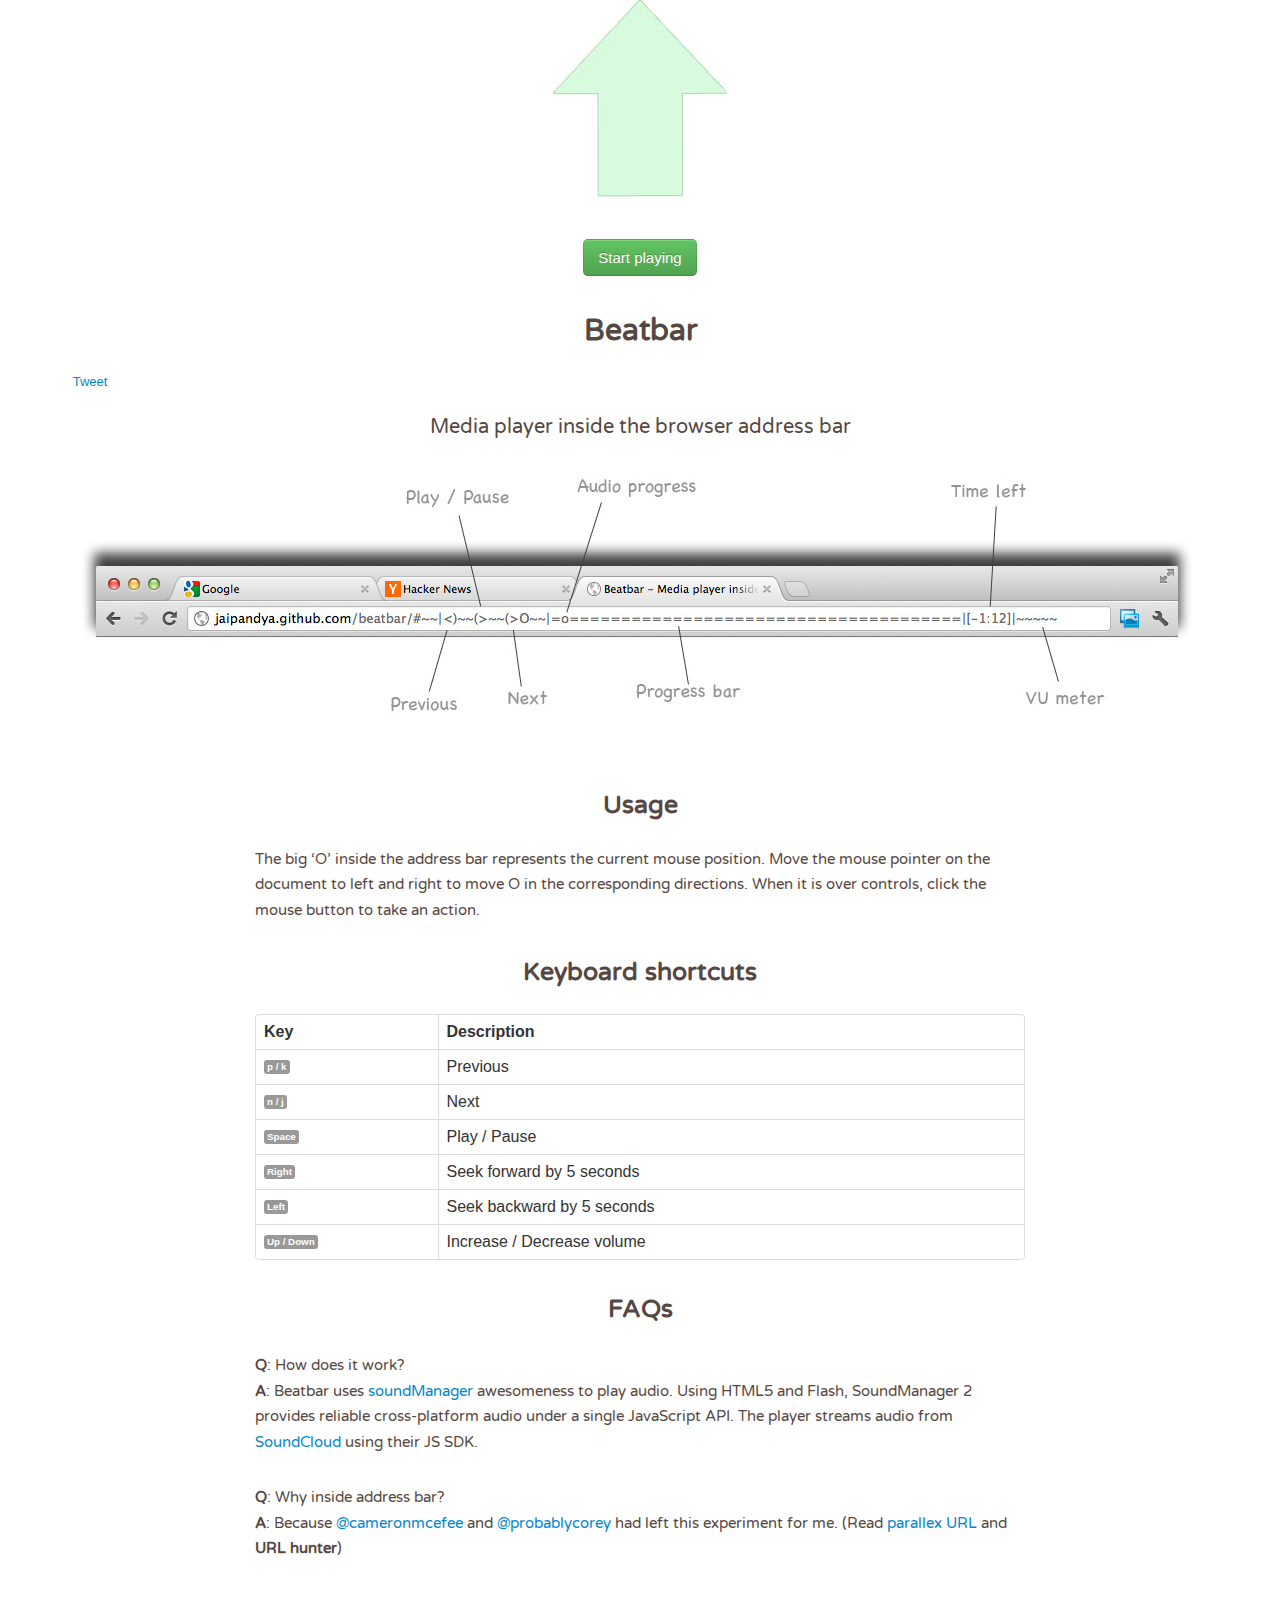
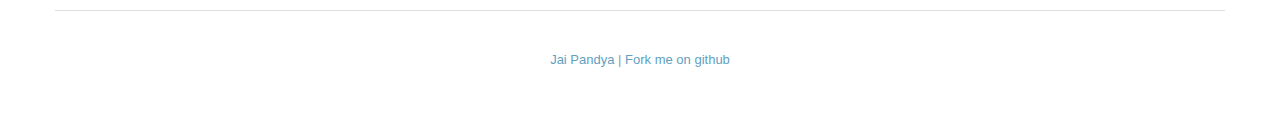
==== index.html @ b824b261 "Merge branch 'gh-pages'" ====
<!doctype html xmlns:fb="http://ogp.me/ns/fb#">
<!--[if lt IE 7]> <html class="no-js lt-ie9 lt-ie8 lt-ie7" lang="en"> <![endif]-->
<!--[if IE 7]>    <html class="no-js lt-ie9 lt-ie8" lang="en"> <![endif]-->
<!--[if IE 8]>    <html class="no-js lt-ie9" lang="en"> <![endif]-->
<!--[if gt IE 8]><!--> <html class="no-js" lang="en"> <!--<![endif]-->
<head>
  <meta charset="utf-8">
  <meta http-equiv="X-UA-Compatible" content="IE=edge,chrome=1">
  <link rel="shortcut icon" href="favicon.ico" type="image/x-icon" />
  <title>Beatbar - Media player inside the browser address bar</title>
  <meta name="description" content="">
  <meta name="author" content="Jai Pandya">

  <meta name="viewport" content="width=device-width">

  <link href='http://fonts.googleapis.com/css?family=Varela+Round' rel='stylesheet' type='text/css'>
  <link rel="stylesheet" href="css/bootstrap.css">
  <link rel="stylesheet" href="css/bootstrap-responsive.css">
  <link rel="stylesheet" href="css/style.css">
  
  <!-- open graph meta tags -->
  <meta property="og:title" content="Beatbar - media player inside the browser address bar" />
  <meta property="og:type" content="website" />
  <meta property="og:url" content="http://jaipandya.github.com/beatbar" />
  <meta property="og:image" content="http://jaipandya.github.com/beatbar/img/facebook.jpg" />
  
  <script src="js/libs/modernizr-2.5.3-respond-1.1.0.min.js"></script>
  <script src="//ajax.googleapis.com/ajax/libs/jquery/1.7.1/jquery.min.js"></script>
  <script>window.jQuery || document.write('<script src="js/libs/jquery-1.7.1.min.js"><\/script>')</script>
  <!-- include SM2 library -->
  <script type="text/javascript" src="js/libs/soundmanager/soundmanager2.js"></script>
  <script src="js/libs/keymaster.js"></script>

  <!-- Initialize soundManager -->
  <script type="text/javascript">
    soundManager.url = 'swf/';
    soundManager.flashVersion = 9; // optional: shiny features (default = 8)
    soundManager.useFlashBlock = false; // optionally, enable when you're ready to dive in
    soundManager.debugFlash = false;
    soundManager.debugMode = false;
    soundManager.useConsole = true;
  </script>
  <script src="js/beatbar.js"></script>
  <script src="http://connect.soundcloud.com/sdk.js" type="text/JavaScript"></script>
  <script type="text/JavaScript">
    // Initialize SoundCloud API
    // Get some tracks
    // Initialize Beatbar with the returned array of track URLs
    var tracks, beatbar;
    SC.initialize({
      client_id: "04dd99b58b8be275394ad3ca3dd660e4"
    });
    SC.get('/tracks', {
        'tags':'country',
        'filter':'public,streamable',
        'order':'hotness',
        'bpm[to]':120,
        'duration[to]':80000
      }, function(data){
        tracks = $.map(data, function(track, i){
          return track.stream_url + '?client_id=' + SC.options.client_id;
        });
        soundManager.onready(function() {
          beatbar = new Beatbar();
        });
      }
    );
    $(document).ready(function(){
      $('#play-button').click(function(){
        var config = {
          playlist : tracks
        };
        beatbar.init(config);
        $(this).addClass('disabled');
      })
    });
  </script>
  <!-- Google analytics tracking code -->
  <script type="text/javascript">

    var _gaq = _gaq || [];
    _gaq.push(['_setAccount', 'UA-3405077-23']);
    _gaq.push(['_trackPageview']);

    (function() {
      var ga = document.createElement('script'); ga.type = 'text/javascript'; ga.async = true;
      ga.src = ('https:' == document.location.protocol ? 'https://ssl' : 'http://www') + '.google-analytics.com/ga.js';
      var s = document.getElementsByTagName('script')[0]; s.parentNode.insertBefore(ga, s);
    })();

  </script>
</head>
<body>
  <!-- facebook SDK-->
  <div id="fb-root"></div>
  <script>(function(d, s, id) {
    var js, fjs = d.getElementsByTagName(s)[0];
    if (d.getElementById(id)) return;
    js = d.createElement(s); js.id = id;
    js.src = "//connect.facebook.net/en_US/all.js#xfbml=1&appId=230145113756041";
    fjs.parentNode.insertBefore(js, fjs);
  }(document, 'script', 'facebook-jssdk'));</script>
  <!-- twitter SDK -->
  <script>!function(d,s,id){var js,fjs=d.getElementsByTagName(s)[0];if(!d.getElementById(id)){js=d.createElement(s);js.id=id;js.src="//platform.twitter.com/widgets.js";fjs.parentNode.insertBefore(js,fjs);}}(document,"script","twitter-wjs");</script>
  <div class="container">
    <div class='masthead'>
      <img id='arrow' src='img/arrow.jpg' width='174' height='199' />
      <div class="intro">
       <a id='play-button' class="btn btn-large btn-success" href="#">Start playing</a>
       <h1>Beatbar</h1>
       <div class='social row'>
         <div class='span1 offset5 fblike'>
           <fb:like send="false" layout="button_count" width="200" show_faces="false"></fb:like>
         </div>
         <div class='span1 tweetbtton'>
           <a href="https://twitter.com/share" class="twitter-share-button" data-url="http://jaipandya.github.com/beatbar" data-text="Beatbar - a media player inside the browser address bar" data-via="jaipandya" data-related="jaipandya">Tweet</a>
         </div>
       </div>
       <p>Media player inside the browser address bar</p>
      </div>
      <img src='img/screenshot.jpg' width='1140' height='294' />
    </div>
    <div class="description row">
      <div class='span8 offset2'>
        <h2>Usage</h1>
        <p>
          The big ‘O’ inside the address bar represents the current mouse position. 
          Move the mouse pointer on the document to left and right to move O in the corresponding directions. 
          When it is over controls, click the mouse button to take an action.<br />
        </p>
        <h2>Keyboard shortcuts</h2>
        <table class="table table-bordered">
          <thead>
            <tr>
              <th>Key</th>
              <th>Description</th>
            </tr>
          </thead>
          <tbody>
            <tr>
              <td><span class="label">p / k</span></td>
              <td>Previous</td>
            </tr>
            <tr>
              <td><span class="label">n / j</span></td>
              <td>Next</td>
            </tr>
            <tr>
              <td><span class="label">Space</span></td>
              <td>Play / Pause</td>
            </tr>
            <tr>
              <td><span class="label">Right</span></td>
              <td>Seek forward by 5 seconds</td>
            </tr>
            <tr>
              <td><span class="label">Left</span></td>
              <td>Seek backward by 5 seconds</td>
            </tr>
            <tr>
              <td><span class="label">Up / Down</span></td>
              <td>Increase / Decrease volume</td>
            </tr>
          </tbody>
        </table>
        <h2>FAQs</h2>
        <p class='faq'>
          <strong>Q</strong>: How does it work?<br />
          <strong>A</strong>: Beatbar uses <a href="http://www.schillmania.com/projects/soundmanager2/">soundManager</a> awesomeness to play audio. Using HTML5 and Flash, SoundManager 2 provides reliable cross-platform audio under a single JavaScript API. The player streams audio from <a href="http://soundcloud.com">SoundCloud</a> using their JS SDK.<br />
        </p>
        
        <p class='faq'>
          <strong>Q</strong>: Why inside address bar?<br />
          <strong>A</strong>: Because <a href="http://twitter.com/cameronmcefee">@cameronmcefee</a> and <a href="http://twitter.com/probablycorey">@probablycorey</a> had left this experiment for me. (Read <a href="http://cameronmcefee.com/parallax-url">parallex URL</a> and <strong>URL hunter</strong>)
        </p>
      </div>
    </div>
    <div class="footer">
      <p>
      <a href="http://jai.im">Jai Pandya</a> | <a href='http://github.com/jaipandya'>Fork me on github</a>
      </p>
    </div>
  </div>
</body>
</html>
---- css/style.css ----
body {
 font: 13px/1.231 sans-serif;
}

.masthead{
  text-align: center;
}

#play-button{
  margin-top: 40px;
  margin-bottom: 20px;
}

.masthead h1, .masthead p {
  text-align: center;
  margin: 0 auto;
}

.description {
  margin-bottom: 30px;
}

.masthead img{
  display:block;
  margin: 0 auto;
}

.intro h1, .description h2{
  color: rgb(87, 71, 66);
  margin: 36px 0 27px;
  font-size: 30px;
  font-weight: bold;
  line-height: 1.1;
  text-align: center;
  font-family: 'Varela Round', sans-serif;
}

.intro h1{
  margin-top: 18px;
}

.description h2{
  font-size: 25px;
}

.intro p, .description p{
  margin-bottom: 18px;
  font-weight: 200;
  line-height: 1.7;
  color: #574742;
  font-family: 'Varela Round', sans-serif;
}

.intro p{
  font-size: 20px;
  text-align: center;
}

.description p{
  font-size: 15px;
  text-align: left;
}

span.label {
  text-transform: none;
}

.social {
  margin-bottom: 20px
}

.fblike {
  margin-right: 0;
}

.tweetbutton {
  margin-left: 0;
}

#arrow {
  position: relative;
  -webkit-animation: updown .5s alternate 20 linear;
  -moz-animation: updown .5s alternate 20 linear;
}

@-webkit-keyframes updown {
  from {
    position: relative;
    left: 0;
    top: 0;
  }
  to {
    position: relative;
    left: 0px;
    top: 10px;
  }
}

@-moz-keyframes updown {
  from {
    position: relative;
    left: 0;
    top: 0;
  }
  to {
    position: relative;
    left: 0px;
    top: 10px;
  }
}

.faq {
  margin: 30px 0;
}

.footer {
  text-align: center;
  padding: 40px;
  border-top: 1px solid #ddd;
}

.footer p{
  color: #999;
}

.footer p a{
  color: #62a0bf;
}
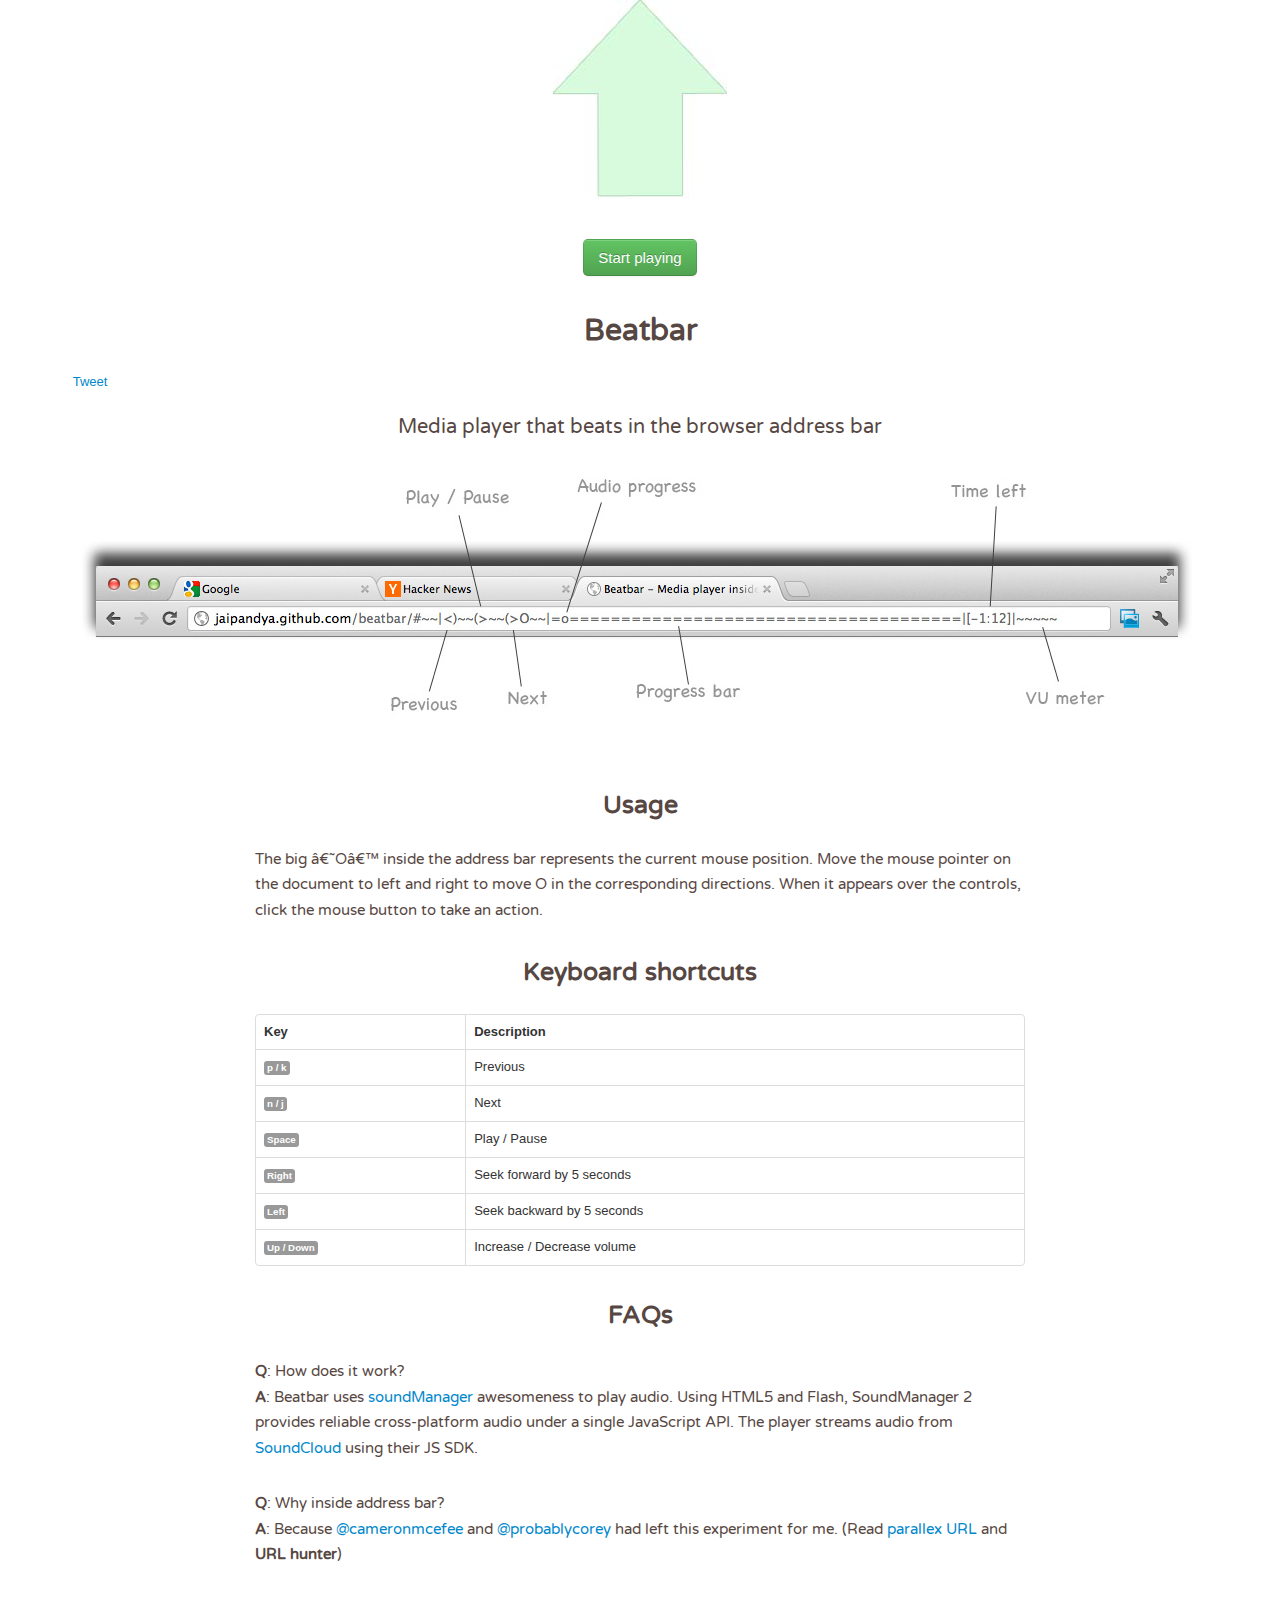
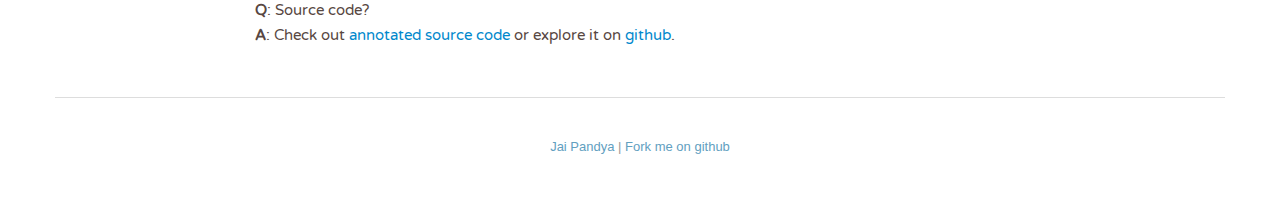
==== commit aeb8fef9: "fixing open graph warnings" ====
--- a/index.html
+++ b/index.html
@@ -1,14 +1,14 @@
-<!doctype html xmlns:fb="http://ogp.me/ns/fb#">
+<!doctype html>
 <!--[if lt IE 7]> <html class="no-js lt-ie9 lt-ie8 lt-ie7" lang="en"> <![endif]-->
 <!--[if IE 7]>    <html class="no-js lt-ie9 lt-ie8" lang="en"> <![endif]-->
 <!--[if IE 8]>    <html class="no-js lt-ie9" lang="en"> <![endif]-->
 <!--[if gt IE 8]><!--> <html class="no-js" lang="en"> <!--<![endif]-->
-<head>
+<head prefix="og: http://ogp.me/ns# fb: http://ogp.me/ns/fb#>
   <meta charset="utf-8">
   <meta http-equiv="X-UA-Compatible" content="IE=edge,chrome=1">
   <link rel="shortcut icon" href="favicon.ico" type="image/x-icon" />
-  <title>Beatbar - Media player inside the browser address bar</title>
-  <meta name="description" content="">
+  <title>Beatbar - Media player that beats in the browser address bar</title>
+  <meta name="description" content="The big ‘O’ inside the address bar represents the current mouse position. Move the mouse pointer on the document to left and right to move O in the corresponding directions. When it appears over the controls, click the mouse button to take an action.">
   <meta name="author" content="Jai Pandya">
 
   <meta name="viewport" content="width=device-width">
@@ -19,9 +19,10 @@
   <link rel="stylesheet" href="css/style.css">
   
   <!-- open graph meta tags -->
-  <meta property="og:title" content="Beatbar - media player inside the browser address bar" />
+  <meta property="og:title" content="Beatbar - media player that beats in the browser address bar" />
+  <meta property="og:description" content="The big O inside the address bar represents the current mouse position. Move the mouse pointer on the document to left and right to move O in the corresponding directions. When it appears over the controls, click the mouse button to take an action." />
   <meta property="og:type" content="website" />
-  <meta property="og:url" content="http://jaipandya.github.com/beatbar" />
+  <meta property="og:url" content="http://jaipandya.github.com/beatbar/" />
   <meta property="og:image" content="http://jaipandya.github.com/beatbar/img/facebook.jpg" />
   
   <script src="js/libs/modernizr-2.5.3-respond-1.1.0.min.js"></script>
@@ -116,7 +117,7 @@
            <a href="https://twitter.com/share" class="twitter-share-button" data-url="http://jaipandya.github.com/beatbar" data-text="Beatbar - a media player inside the browser address bar" data-via="jaipandya" data-related="jaipandya">Tweet</a>
          </div>
        </div>
-       <p>Media player inside the browser address bar</p>
+       <p>Media player that beats in the browser address bar</p>
       </div>
       <img src='img/screenshot.jpg' width='1140' height='294' />
     </div>
@@ -126,7 +127,7 @@
         <p>
           The big ‘O’ inside the address bar represents the current mouse position. 
           Move the mouse pointer on the document to left and right to move O in the corresponding directions. 
-          When it is over controls, click the mouse button to take an action.<br />
+          When it appears over the controls, click the mouse button to take an action.<br />
         </p>
         <h2>Keyboard shortcuts</h2>
         <table class="table table-bordered">
@@ -171,7 +172,12 @@
         
         <p class='faq'>
           <strong>Q</strong>: Why inside address bar?<br />
-          <strong>A</strong>: Because <a href="http://twitter.com/cameronmcefee">@cameronmcefee</a> and <a href="http://twitter.com/probablycorey">@probablycorey</a> had left this experiment for me. (Read <a href="http://cameronmcefee.com/parallax-url">parallex URL</a> and <strong>URL hunter</strong>)
+          <strong>A</strong>: Because <a href="http://twitter.com/cameronmcefee">@cameronmcefee</a> and <a href="http://twitter.com/probablycorey">@probablycorey</a> had left this experiment for me. (Read <a href="http://cameronmcefee.com/parallax-url">parallex URL</a> and <strong>URL hunter</strong>)<br />
+        </p>
+        
+        <p class='faq'>
+          <strong>Q</strong>: Source code?<br />
+          <strong>A</strong>: Check out <a href="http://jaipandya.github.com/beatbar/docs/beatbar.html">annotated source code</a> or explore it on <a href="http://github.com/jaipandya/beatbar">github</a>.
         </p>
       </div>
     </div>
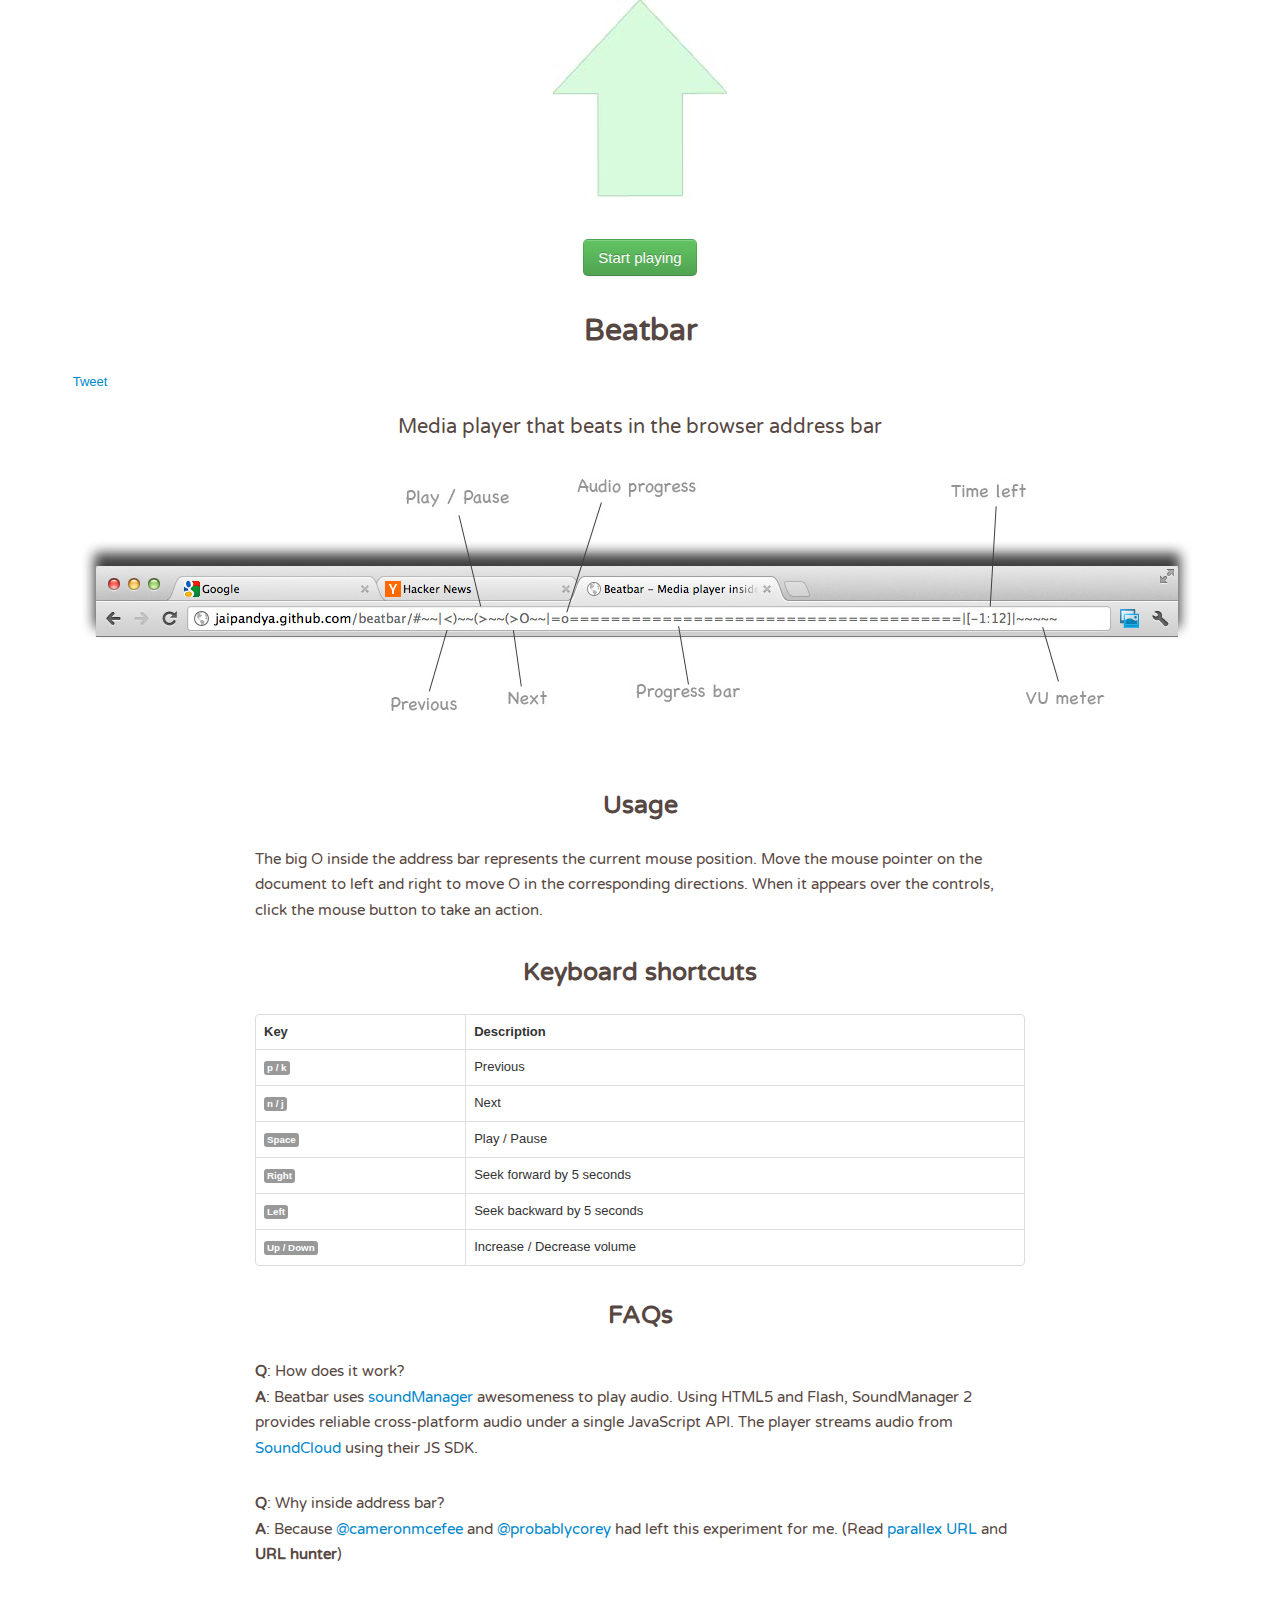
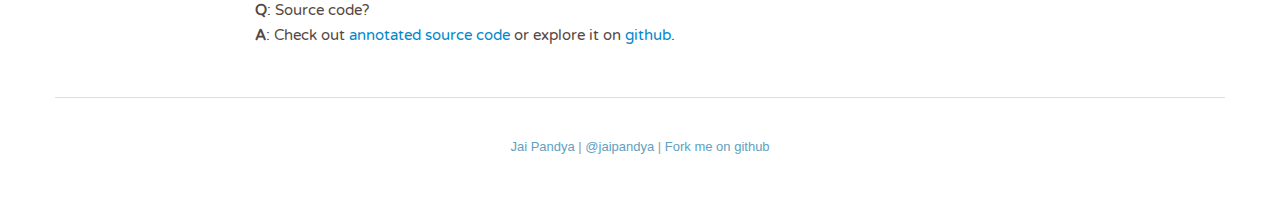
==== commit cb13841c: "text changes" ====
--- a/index.html
+++ b/index.html
@@ -24,6 +24,7 @@
   <meta property="og:type" content="website" />
   <meta property="og:url" content="http://jaipandya.github.com/beatbar/" />
   <meta property="og:image" content="http://jaipandya.github.com/beatbar/img/facebook.jpg" />
+  <meta property="fb:admins" content="621098783" />
   
   <script src="js/libs/modernizr-2.5.3-respond-1.1.0.min.js"></script>
   <script src="//ajax.googleapis.com/ajax/libs/jquery/1.7.1/jquery.min.js"></script>
@@ -125,7 +126,7 @@
       <div class='span8 offset2'>
         <h2>Usage</h1>
         <p>
-          The big ‘O’ inside the address bar represents the current mouse position. 
+          The big O inside the address bar represents the current mouse position. 
           Move the mouse pointer on the document to left and right to move O in the corresponding directions. 
           When it appears over the controls, click the mouse button to take an action.<br />
         </p>
@@ -183,7 +184,7 @@
     </div>
     <div class="footer">
       <p>
-      <a href="http://jai.im">Jai Pandya</a> | <a href='http://github.com/jaipandya'>Fork me on github</a>
+      <a href="http://jai.im">Jai Pandya</a> | <a href="http://twitter.com/jaipandya">@jaipandya</a> | <a href='http://github.com/jaipandya'>Fork me on github</a>
       </p>
     </div>
   </div>
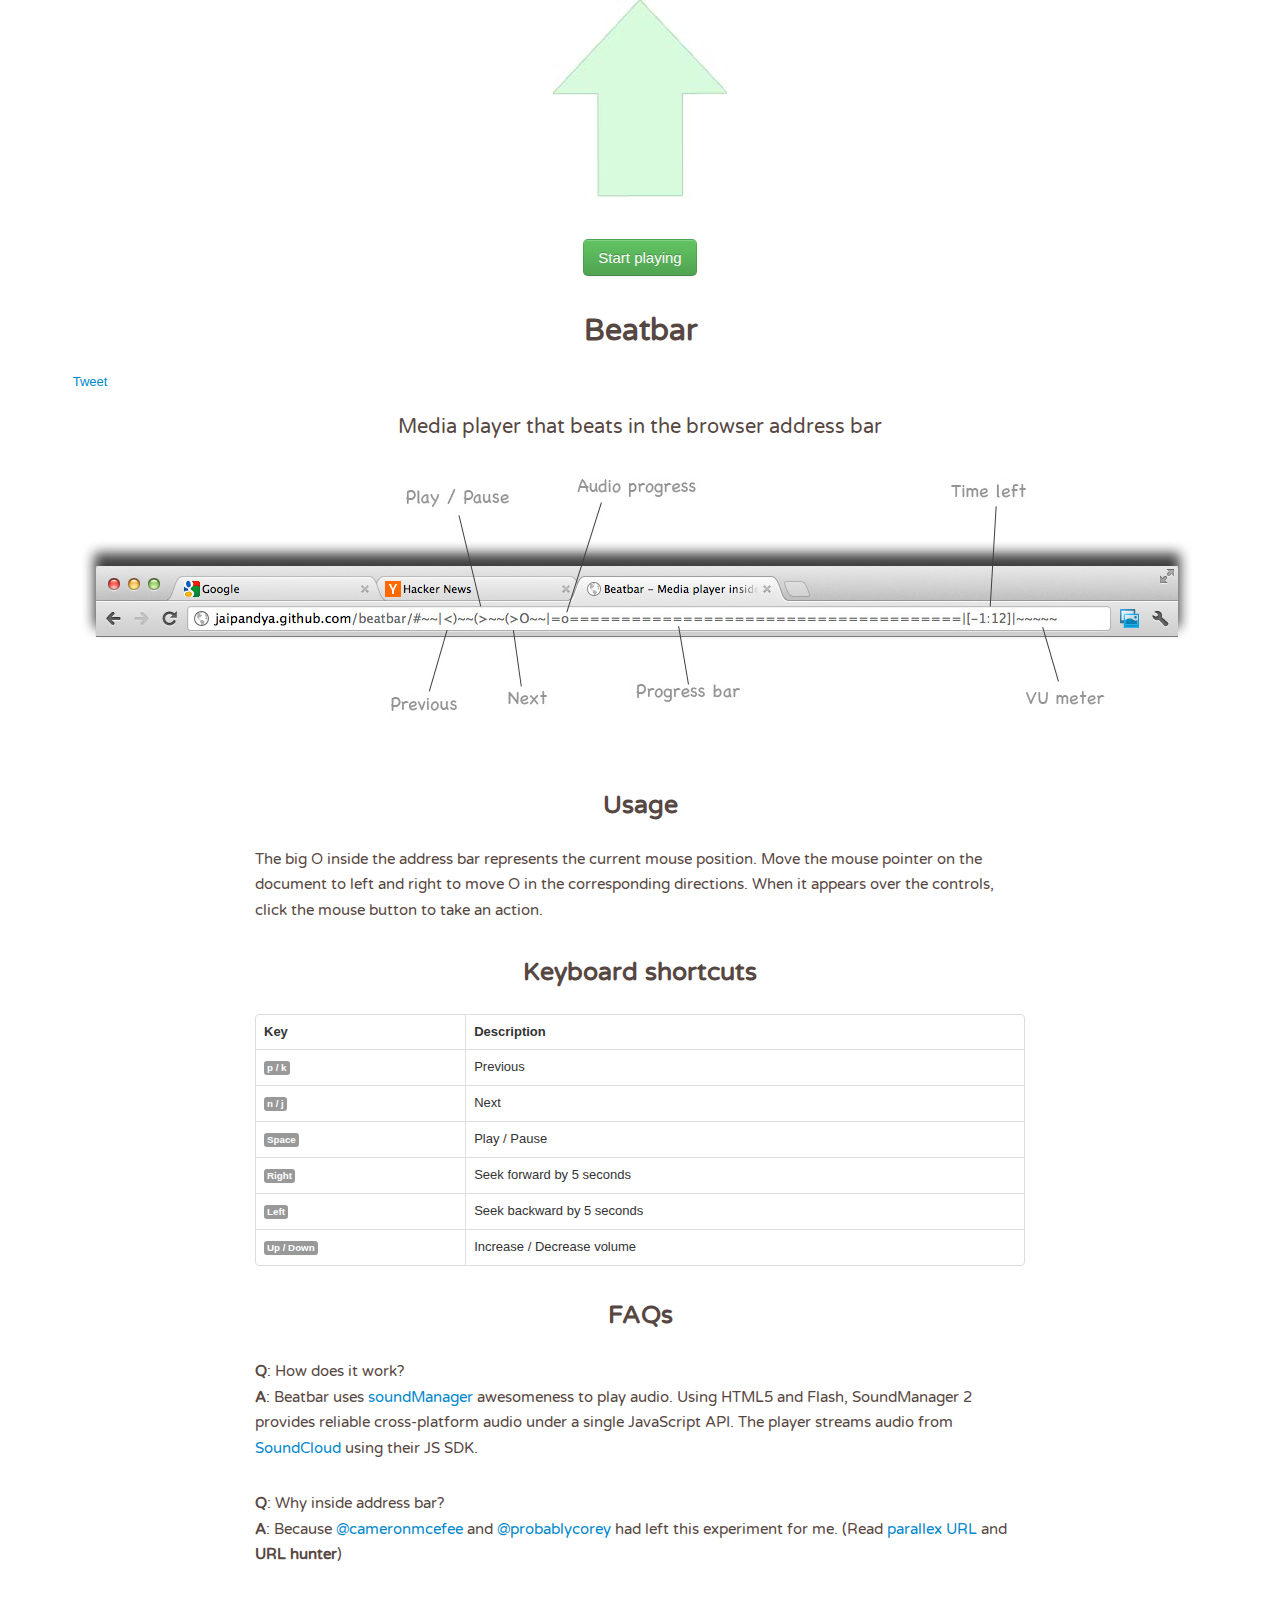
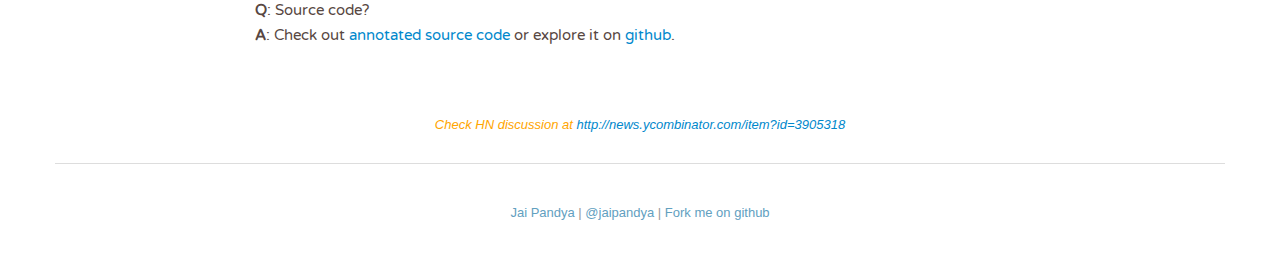
==== commit beb5c785: "Added HN discussion link" ====
--- a/index.html
+++ b/index.html
@@ -8,7 +8,7 @@
   <meta http-equiv="X-UA-Compatible" content="IE=edge,chrome=1">
   <link rel="shortcut icon" href="favicon.ico" type="image/x-icon" />
   <title>Beatbar - Media player that beats in the browser address bar</title>
-  <meta name="description" content="The big ‘O’ inside the address bar represents the current mouse position. Move the mouse pointer on the document to left and right to move O in the corresponding directions. When it appears over the controls, click the mouse button to take an action.">
+  <meta name="description" content="The big O inside the address bar represents the current mouse position. Move the mouse pointer on the document to left and right to move O in the corresponding directions. When it appears over the controls, click the mouse button to take an action.">
   <meta name="author" content="Jai Pandya">
 
   <meta name="viewport" content="width=device-width">
@@ -115,7 +115,7 @@
            <fb:like send="false" layout="button_count" width="200" show_faces="false"></fb:like>
          </div>
          <div class='span1 tweetbtton'>
-           <a href="https://twitter.com/share" class="twitter-share-button" data-url="http://jaipandya.github.com/beatbar" data-text="Beatbar - a media player inside the browser address bar" data-via="jaipandya" data-related="jaipandya">Tweet</a>
+           <a href="https://twitter.com/share" class="twitter-share-button" data-url="http://jaipandya.github.com/beatbar" data-text="Beatbar - a media player that beats in the browser address bar" data-via="jaipandya" data-related="jaipandya">Tweet</a>
          </div>
        </div>
        <p>Media player that beats in the browser address bar</p>
@@ -181,6 +181,9 @@
           <strong>A</strong>: Check out <a href="http://jaipandya.github.com/beatbar/docs/beatbar.html">annotated source code</a> or explore it on <a href="http://github.com/jaipandya/beatbar">github</a>.
         </p>
       </div>
+      <div class='span8 offset2 hn'>
+        <em>Check HN discussion at <a href='http://news.ycombinator.com/item?id=3905318'>http://news.ycombinator.com/item?id=3905318</a></em>
+      </div>
     </div>
     <div class="footer">
       <p>
--- a/css/style.css
+++ b/css/style.css
@@ -113,6 +113,12 @@
   margin: 30px 0;
 }
 
+.hn {
+  color: orange;
+  text-align: center;
+  padding-top: 50px;
+}
+
 .footer {
   text-align: center;
   padding: 40px;
